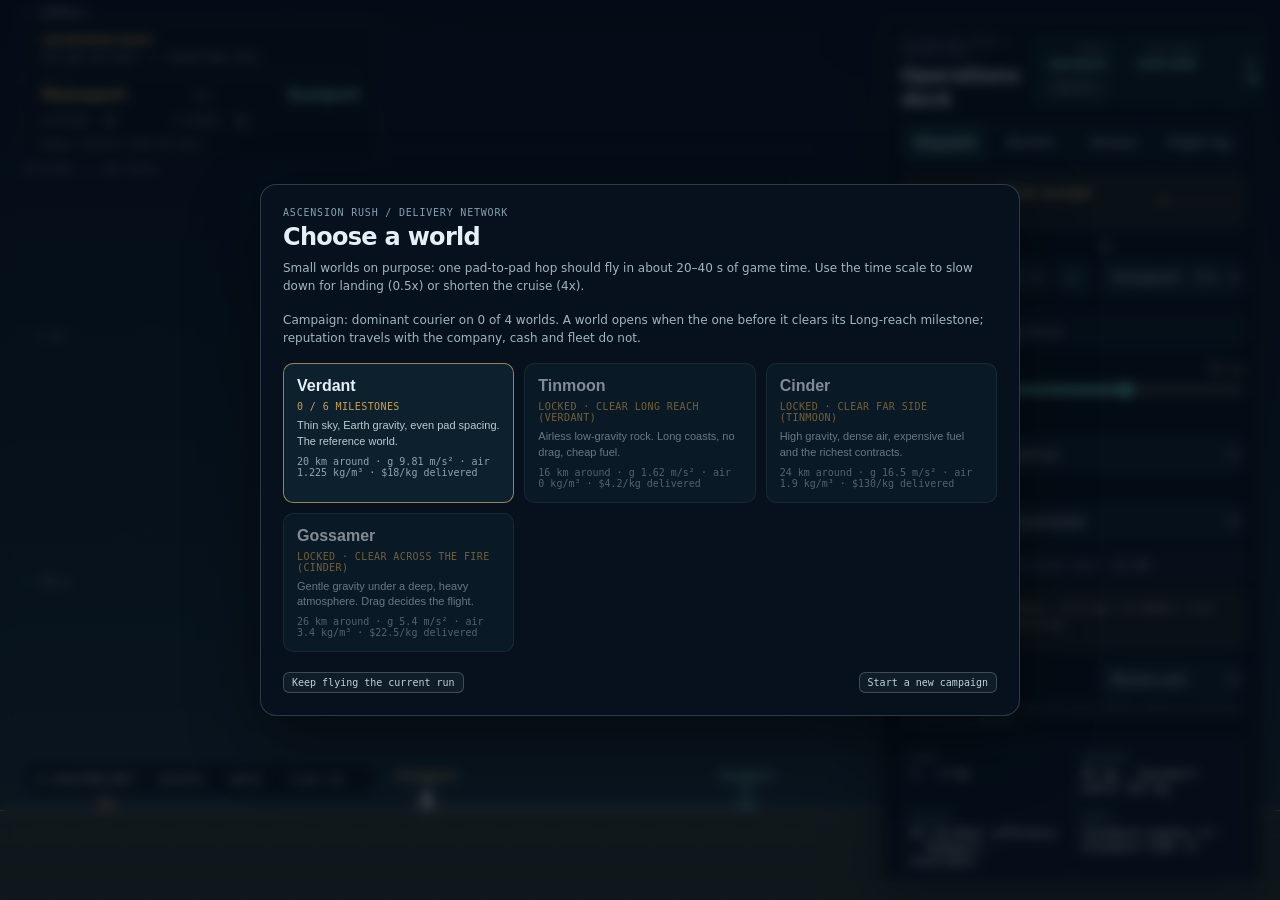
==== index.html @ a306088c "0.6.2 Inter-world campaign Co-authored-by: arena-agent <297053741+arena-agent@users.noreply.github.c" ====
<!DOCTYPE html>
<html lang="en">
<head>
<meta charset="utf-8">
<meta name="viewport" content="width=device-width, initial-scale=1">
<meta name="theme-color" content="#071322">
<link rel="icon" href="data:,">
<title>Ascension Rush — Payload Delivery</title>
<link rel="stylesheet" href="css/style.css">
</head>
<body>
<main id="app">
  <canvas id="c" aria-label="Ascension Rush planetary delivery map">
    Ascension Rush needs a browser with HTML canvas support.
  </canvas>

  <div id="flight-strip" class="flight-strip" hidden>
    <span id="flight-strip-text"></span>
    <button id="flight-strip-deck" class="ghost-button" type="button">Open deck</button>
  </div>

  <aside id="deck" class="deck" aria-label="Operations deck">
    <header class="deck-header">
      <div>
        <p class="eyebrow">ASCENSION RUSH / OPERATIONS</p>
        <h1>Operations deck</h1>
      </div>
      <div class="deck-stats">
        <div>
          <span>WORLD</span><strong id="deck-world">Verdant</strong>
          <button id="deck-planet-button" class="ghost-button" type="button">Switch…</button>
        </div>
        <div><span>AVAILABLE</span><strong id="deck-cash">$30,000</strong></div>
        <div><span>FLEET</span><strong id="deck-fleet">1 of 1 ready</strong></div>
      </div>
    </header>

    <nav class="deck-tabs" role="tablist" aria-label="Operations views">
      <button id="tab-dispatch" class="deck-tab" role="tab" type="button"
        aria-controls="view-dispatch" aria-selected="true">Dispatch</button>
      <button id="tab-market" class="deck-tab" role="tab" type="button"
        aria-controls="view-market" aria-selected="false" tabindex="-1">Market</button>
      <button id="tab-routes" class="deck-tab" role="tab" type="button"
        aria-controls="view-routes" aria-selected="false" tabindex="-1">Routes</button>
      <button id="tab-log" class="deck-tab" role="tab" type="button"
        aria-controls="view-log" aria-selected="false" tabindex="-1">Flight log</button>
    </nav>

    <section id="milestone-strip" class="milestone-strip" aria-label="Company milestones">
      <button id="milestone-toggle" class="milestone-head" type="button"
        aria-expanded="false" aria-controls="milestone-ladder">
        <span id="milestone-label">MILESTONE</span>
        <strong id="milestone-title">—</strong>
        <small id="milestone-progress"></small>
        <span id="milestone-dots" class="milestone-dots" aria-hidden="true"></span>
      </button>
      <ol id="milestone-ladder" class="milestone-ladder" hidden></ol>
    </section>

    <section id="view-dispatch" class="deck-view" role="tabpanel" aria-labelledby="tab-dispatch" tabindex="0">
      <section id="dispatch-report" class="builder-report" aria-live="polite" hidden>
        <strong id="dispatch-report-title"></strong>
        <p id="dispatch-report-detail"></p>
      </section>

      <section id="dispatch-milestones" class="milestone-award" aria-live="polite" hidden></section>

      <section id="dispatch-offer" class="offer-card" aria-live="polite" hidden>
        <p id="dispatch-offer-text"></p>
        <div class="offer-actions">
          <button id="dispatch-offer-send" class="ghost-button" type="button">Send now</button>
          <button id="dispatch-offer-cancel" class="ghost-button" type="button">Not now</button>
        </div>
      </section>

      <section id="dispatch-return" class="offer-card" aria-live="polite" hidden>
        <p id="dispatch-return-text"></p>
        <p class="offer-cost" id="dispatch-return-cost"></p>
        <button id="dispatch-return-send" class="ghost-button" type="button">Send return leg</button>
      </section>

      <section id="dispatch-contract" class="offer-card" aria-live="polite" hidden>
        <p id="dispatch-contract-text"></p>
        <button id="dispatch-contract-clear" class="ghost-button" type="button">Clear contract</button>
      </section>

      <div class="pad-row">
        <div class="builder-control">
          <label for="dispatch-from">From</label>
          <select id="dispatch-from"></select>
        </div>
        <button id="dispatch-swap" class="swap-button" type="button" aria-label="Swap start and destination">⇄</button>
        <div class="builder-control">
          <label for="dispatch-to">To</label>
          <select id="dispatch-to"></select>
        </div>
      </div>

      <fieldset class="segmented">
        <legend>Trip</legend>
        <label><input id="dispatch-mode-oneway" type="radio" name="dispatch-mode" checked> One way</label>
        <label><input id="dispatch-mode-return" type="radio" name="dispatch-mode"> Return</label>
      </fieldset>

      <fieldset class="segmented" id="dispatch-policy" hidden>
        <legend>Return fuel</legend>
        <label><input id="dispatch-policy-refuel" type="radio" name="dispatch-policy" checked> Refuel there</label>
        <label><input id="dispatch-policy-none" type="radio" name="dispatch-policy"> Use remaining</label>
      </fieldset>

      <div class="builder-control payload-control">
        <label for="dispatch-outbound">Outbound payload <output id="dispatch-outbound-value">80 kg</output></label>
        <input id="dispatch-outbound" type="range" min="0" max="600" step="10" value="80">
      </div>
      <div class="builder-control payload-control" id="dispatch-return-row" hidden>
        <label for="dispatch-return-payload">Return payload <output id="dispatch-return-payload-value">80 kg</output></label>
        <input id="dispatch-return-payload" type="range" min="0" max="600" step="10" value="80">
      </div>

      <div class="builder-control">
        <label for="dispatch-type">Rocket type</label>
        <select id="dispatch-type"></select>
      </div>
      <div class="builder-control">
        <label for="dispatch-rocket">Rocket at this pad</label>
        <select id="dispatch-rocket"></select>
      </div>
      <button id="dispatch-build" class="ghost-button wide" type="button">
        <span id="dispatch-build-label">Build rocket here</span>
      </button>

      <section id="dispatch-maintenance" class="offer-card" aria-live="polite" hidden>
        <p id="dispatch-maintenance-text"></p>
        <button id="dispatch-maintenance-buy" class="ghost-button" type="button">Add overhaul to this leg</button>
      </section>

      <div class="builder-control builder-row autopilot-profile">
        <label for="dispatch-profile">Autopilot profile</label>
        <select id="dispatch-profile"></select>
      </div>
      <p class="builder-hint" id="dispatch-profile-hint"></p>

      <section class="build-summary" id="dispatch-summary" aria-label="Dispatch summary"></section>
      <p id="dispatch-blocked" class="builder-warning" aria-live="polite" hidden></p>
      <button id="dispatch-send" class="launch-button" type="button">Send on autopilot</button>
      <div class="deck-actions">
        <button id="dispatch-save-route" class="ghost-button" type="button">Save as route…</button>
        <button id="dispatch-workshop" class="ghost-button" type="button">Rocket workshop…</button>
      </div>
      <p class="builder-help">Mouse aims · Shift/Ctrl throttle · Space stages · A autopilot · [ ] time scale</p>
    </section>

    <section id="view-market" class="deck-view" role="tabpanel" aria-labelledby="tab-market" tabindex="0" hidden>
      <section id="market-scoreboard" class="market-scoreboard" aria-label="Company standings" hidden>
        <div class="score-company">
          <span>YOUR COMPANY</span>
          <strong id="score-player-cash">$40,000</strong>
          <small id="score-player-record">0 deliveries · REP 50</small>
        </div>
        <div class="score-company rival">
          <span id="score-rival-name">RIVAL</span>
          <strong id="score-rival-cash">$40,000</strong>
          <small id="score-rival-record">0 deliveries · REP 50</small>
        </div>
      </section>
      <p class="builder-hint">Prices drift with every finished leg. A contract pays its posted rate per kg
        wherever it is flown; a standing service sells at the destination's current price.</p>
      <div id="market-list" class="card-list"></div>
    </section>

    <section id="view-routes" class="deck-view" role="tabpanel" aria-labelledby="tab-routes" tabindex="0" hidden>
      <p id="routes-empty" class="empty-state">No routes yet. Send a flight from Dispatch, then save it as a
        route: an enabled route waits for a compatible rocket and payload, then asks before it flies.</p>
      <div id="routes-list" class="card-list"></div>
    </section>

    <section id="view-log" class="deck-view" role="tabpanel" aria-labelledby="tab-log" tabindex="0" hidden>
      <p id="log-empty" class="empty-state">No flights yet. Every finished leg is recorded here, including
        crashes and wrong-pad landings, with its measured touchdown and itemized cash.</p>
      <div id="log-list" class="card-list"></div>
    </section>
  </aside>

  <div id="workshop" class="dialog" hidden>
    <section class="dialog-panel" role="dialog" aria-modal="true" aria-labelledby="workshop-title">
      <header class="dialog-header">
        <h2 id="workshop-title">Rocket workshop</h2>
        <button id="workshop-close" class="ghost-button" type="button">Close</button>
      </header>
      <p class="builder-hint">A rocket type is an immutable build template. Routes point at a type; fleet
        rockets are instances of one.</p>

      <div class="builder-control">
        <label for="workshop-name">Type name</label>
        <input id="workshop-name" type="text" value="">
      </div>

      <div class="builder-control builder-row">
        <label for="workshop-stage-count">Stages</label>
        <select id="workshop-stage-count">
          <option value="1">1 stage</option>
          <option value="2">2 stages</option>
          <option value="3" selected>3 stages</option>
        </select>
      </div>

      <section class="stage-card" id="builder-stage-0">
        <header><strong>Stage 1 · Booster</strong><span>burns first</span></header>
        <label for="builder-fuel-0">Fuel capacity <output id="builder-fuel-value-0">420 kg</output></label>
        <input id="builder-fuel-0" type="range" min="100" max="1500" step="10" value="420">
        <label for="builder-strength-0">Structure strength <output id="builder-strength-value-0">85%</output></label>
        <input id="builder-strength-0" type="range" min="0.5" max="1" step="0.05" value="0.85">
        <label class="part-label" for="builder-engine-0">Engine</label>
        <select id="builder-engine-0" class="part-picker"></select>
        <label class="part-label" for="builder-tank-0">Tank</label>
        <select id="builder-tank-0" class="part-picker"></select>
        <label class="part-label" for="builder-fairing-0">Fairing</label>
        <select id="builder-fairing-0" class="part-picker"></select>
      </section>

      <section class="stage-card" id="builder-stage-1">
        <header><strong>Stage 2 · Upper stage</strong><span>burns second</span></header>
        <label for="builder-fuel-1">Fuel capacity <output id="builder-fuel-value-1">260 kg</output></label>
        <input id="builder-fuel-1" type="range" min="100" max="1500" step="10" value="260">
        <label for="builder-strength-1">Structure strength <output id="builder-strength-value-1">90%</output></label>
        <input id="builder-strength-1" type="range" min="0.5" max="1" step="0.05" value="0.9">
        <label class="part-label" for="builder-engine-1">Engine</label>
        <select id="builder-engine-1" class="part-picker"></select>
        <label class="part-label" for="builder-tank-1">Tank</label>
        <select id="builder-tank-1" class="part-picker"></select>
        <label class="part-label" for="builder-fairing-1">Fairing</label>
        <select id="builder-fairing-1" class="part-picker"></select>
      </section>

      <section class="stage-card" id="builder-stage-2">
        <header><strong>Stage 3 · Kick stage</strong><span>burns last</span></header>
        <label for="builder-fuel-2">Fuel capacity <output id="builder-fuel-value-2">200 kg</output></label>
        <input id="builder-fuel-2" type="range" min="100" max="1500" step="10" value="200">
        <label for="builder-strength-2">Structure strength <output id="builder-strength-value-2">90%</output></label>
        <input id="builder-strength-2" type="range" min="0.5" max="1" step="0.05" value="0.9">
        <label class="part-label" for="builder-engine-2">Engine</label>
        <select id="builder-engine-2" class="part-picker"></select>
        <label class="part-label" for="builder-tank-2">Tank</label>
        <select id="builder-tank-2" class="part-picker"></select>
        <label class="part-label" for="builder-fairing-2">Fairing</label>
        <select id="builder-fairing-2" class="part-picker"></select>
      </section>

      <div class="builder-control payload-control">
        <label for="workshop-payload">Design payload <output id="workshop-payload-value">80 kg</output></label>
        <input id="workshop-payload" type="range" min="0" max="600" step="10" value="80">
      </div>

      <section class="build-summary" aria-label="Rocket type estimates">
        <div><span>Takeoff mass</span><strong><b id="workshop-mass">—</b> kg</strong></div>
        <div><span>Steel / structure</span><strong><b id="workshop-steel">—</b> kg</strong></div>
        <div><span>Fuel load</span><strong><b id="workshop-fuel">—</b> kg</strong></div>
        <div><span>Estimated dV</span><strong><b id="workshop-dv">—</b> m/s</strong></div>
        <div><span>Launch TWR</span><strong><b id="workshop-twr">—</b></strong></div>
        <div><span>Payload capacity</span><strong><b id="workshop-capacity">—</b> kg</strong></div>
        <div class="summary-cost"><span>Price of a new rocket</span><strong>$<b id="workshop-cost">—</b></strong></div>
        <p id="workshop-structure-detail" class="builder-hint"></p>
      </section>

      <p id="workshop-fleet" class="builder-hint"></p>
      <p id="workshop-warning" class="builder-warning" aria-live="polite"></p>
      <button id="workshop-save" class="launch-button" type="button">
        <span id="workshop-save-label">Save as new rocket type</span>
      </button>
      <button id="workshop-build" class="ghost-button wide" type="button">
        Build a rocket at <span id="workshop-build-pad"></span>
      </button>
    </section>
  </div>

  <div id="route-type-dialog" class="dialog" hidden>
    <section class="dialog-panel" role="dialog" aria-modal="true" aria-labelledby="route-type-title">
      <header class="dialog-header">
        <h2 id="route-type-title">Change rocket type</h2>
        <button id="route-type-cancel" class="ghost-button" type="button">Cancel</button>
      </header>
      <div id="route-type-list" class="type-list"></div>
      <p id="route-type-warning" class="builder-warning" aria-live="polite"></p>
    </section>
  </div>

  <div id="route-review-dialog" class="dialog" hidden>
    <section class="dialog-panel" role="dialog" aria-modal="true" aria-labelledby="route-review-title">
      <header class="dialog-header">
        <h2 id="route-review-title">Review new route</h2>
        <button id="route-review-cancel" class="ghost-button" type="button">Cancel</button>
      </header>
      <p class="builder-hint" id="route-review-route"></p>

      <div class="builder-control">
        <label for="route-name">Route name</label>
        <input id="route-name" type="text" value="">
      </div>
      <div class="builder-control builder-row">
        <label for="route-mode">Trip</label>
        <select id="route-mode">
          <option value="oneway">One way</option>
          <option value="return">Return</option>
        </select>
      </div>
      <div class="builder-control payload-control">
        <label for="route-outbound">Outbound payload <output id="route-outbound-value">80 kg</output></label>
        <input id="route-outbound" type="range" min="0" max="600" step="10" value="80">
      </div>
      <div class="builder-control payload-control" id="route-return-row">
        <label for="route-return">Return payload <output id="route-return-value">80 kg</output></label>
        <input id="route-return" type="range" min="0" max="600" step="10" value="80">
      </div>
      <div class="builder-control builder-row" id="route-policy-row">
        <label for="route-policy">Return fuel</label>
        <select id="route-policy">
          <option value="refuel">Refuel at destination</option>
          <option value="none">Use remaining fuel</option>
        </select>
      </div>
      <div class="builder-control builder-row">
        <label for="route-type">Rocket type</label>
        <select id="route-type"></select>
      </div>
      <div class="builder-control builder-row">
        <label for="route-profile">Autopilot profile</label>
        <select id="route-profile"></select>
      </div>

      <label class="builder-toggle"><input id="route-enabled" type="checkbox"> Enabled — the scheduler may offer this route</label>
      <label class="builder-toggle"><input id="route-auto-launch" type="checkbox"> Auto-launch when ready, after one delivered leg</label>

      <p id="route-warning" class="builder-warning" aria-live="polite"></p>
      <button id="route-review-save" class="launch-button" type="button">Save route</button>
    </section>
  </div>

  <div id="settlement-dialog" class="dialog" hidden>
    <section class="dialog-panel settlement-panel" role="dialog" aria-modal="true" aria-labelledby="settlement-title">
      <p class="eyebrow" id="settlement-eyebrow">DOMINANT COURIER</p>
      <h2 id="settlement-title"></h2>
      <p id="settlement-summary"></p>
      <dl id="settlement-detail" class="route-detail"></dl>
      <p id="settlement-next" class="builder-hint"></p>
      <button id="settlement-close" class="launch-button" type="button">Keep flying</button>
      <button id="settlement-worlds" class="ghost-button wide" type="button">Choose a world…</button>
    </section>
  </div>

  <div id="planet-menu" class="planet-menu" hidden>
    <section class="planet-menu-panel" aria-label="Choose a world">
      <p class="eyebrow">ASCENSION RUSH / DELIVERY NETWORK</p>
      <h1>Choose a world</h1>
      <p class="planet-menu-note">Small worlds on purpose: one pad-to-pad hop should fly in about 20–40 s of
        game time. Use the time scale to slow down for landing (0.5x) or shorten the cruise (4x).</p>
      <p id="planet-menu-campaign" class="planet-menu-note"></p>
      <div id="planet-list" class="planet-list"></div>
      <div class="planet-menu-actions">
        <button id="planet-menu-close" class="ghost-button" type="button">Keep flying the current run</button>
        <button id="planet-menu-reset" class="ghost-button" type="button">Start a new campaign</button>
      </div>
    </section>
  </div>

  <p id="deck-announcer" class="visually-hidden" role="status" aria-live="polite"></p>
</main>
<script src="js/namespaces.js"></script>
<script src="js/util.js"></script>
<script src="js/constants.js"></script>
<script src="js/planets.js"></script>
<script src="js/coords.js"></script>
<script src="js/camera.js"></script>
<script src="js/world.js"></script>
<script src="js/rocket.js"></script>
<script src="js/parts.js"></script>
<script src="js/market.js"></script>
<script src="js/economy.js"></script>
<script src="js/flight-log.js"></script>
<script src="js/damage.js"></script>
<script src="js/mission.js"></script>
<script src="js/aerodynamics.js"></script>
<script src="js/physics.js"></script>
<script src="js/trajectory.js"></script>
<script src="js/autopilot.js"></script>
<script src="js/operations.js"></script>
<script src="js/competitor.js"></script>
<script src="js/campaign.js"></script>
<script src="js/builder.js"></script>
<script src="js/deck.js"></script>
<script src="js/controls.js"></script>
<script src="js/input.js"></script>
<script src="js/render.js"></script>
<script src="js/menu.js"></script>
<script src="js/main.js"></script>
</body>
</html>
---- css/style.css ----
* {
	box-sizing: border-box;
}

html,
body,
#app {
	width: 100%;
	height: 100%;
	margin: 0;
	overflow: hidden;
	background: #071322;
}

body {
	color: #e7eff6;
	font-family: system-ui, -apple-system, BlinkMacSystemFont, "Segoe UI", sans-serif;
}

#app {
	position: relative;
}

#c {
	display: block;
	width: 100vw;
	height: 100vh;
	touch-action: none;
	cursor: crosshair;
}

#deck[hidden] {
	display: none;
}

.deck {
	position: fixed;
	z-index: 2;
	top: 18px;
	right: 18px;
	width: min(380px, calc(100vw - 36px));
	max-height: calc(100vh - 36px);
	overflow: auto;
	padding: 18px;
	border: 1px solid rgba(180, 209, 221, 0.2);
	border-radius: 14px;
	background: rgba(7, 18, 30, 0.96);
	box-shadow: 0 18px 60px rgba(0, 0, 0, 0.38);
	backdrop-filter: blur(14px);
	scrollbar-color: #456070 #0c1c29;
}

.builder-header {
	display: flex;
	align-items: flex-start;
	justify-content: space-between;
	gap: 12px;
	margin-bottom: 16px;
}

.builder-header h1 {
	margin: 4px 0 0;
	font-size: 21px;
	font-weight: 650;
	letter-spacing: -0.03em;
}

.eyebrow {
	margin: 0;
	color: #83a1af;
	font: 10px ui-monospace, SFMono-Regular, Menlo, monospace;
	letter-spacing: 0.08em;
}

.builder-cash {
	min-width: 92px;
	padding: 7px 9px;
	border: 1px solid rgba(100, 213, 194, 0.24);
	border-radius: 8px;
	background: rgba(100, 213, 194, 0.06);
	text-align: right;
}

.builder-cash span,
.builder-cash strong {
	display: block;
}

.builder-cash span {
	color: #83a1af;
	font: 9px ui-monospace, SFMono-Regular, Menlo, monospace;
}

.builder-cash strong {
	margin-top: 2px;
	color: #9be6d7;
	font-size: 14px;
}

.builder-control {
	margin: 0 0 12px;
}

.builder-control label,
.stage-card label {
	display: flex;
	align-items: baseline;
	justify-content: space-between;
	gap: 10px;
	margin-bottom: 6px;
	color: #b9cbd2;
	font-size: 12px;
}

.builder-control output,
.stage-card output {
	color: #f4c76a;
	font: 11px ui-monospace, SFMono-Regular, Menlo, monospace;
}

.part-label {
	margin-top: 8px;
}

.part-picker {
	width: 100%;
}

.builder-control select {
	width: 100%;
}

.builder-row {
	display: flex;
	align-items: center;
	justify-content: space-between;
}

.builder-row label {
	margin: 0;
}

.builder-row select {
	width: 145px;
}

.deck select,
.dialog-panel select,
.dialog-panel input[type="text"] {
	min-height: 34px;
	padding: 6px 9px;
	border: 1px solid rgba(176, 203, 214, 0.22);
	border-radius: 7px;
	background: #102332;
	color: #e7eff6;
	font: inherit;
}

.stage-card {
	margin: 10px 0;
	padding: 10px 11px 8px;
	border: 1px solid rgba(150, 180, 194, 0.16);
	border-radius: 9px;
	background: rgba(18, 39, 53, 0.68);
}

.stage-card[hidden] {
	display: none;
}

.stage-card header {
	display: flex;
	align-items: baseline;
	justify-content: space-between;
	gap: 8px;
	margin-bottom: 9px;
}

.stage-card header strong {
	color: #d7e3e7;
	font-size: 11px;
}

.stage-card header span {
	color: #7893a0;
	font: 9px ui-monospace, SFMono-Regular, Menlo, monospace;
}

input[type="range"] {
	width: 100%;
	height: 16px;
	margin: 0 0 7px;
	accent-color: #64d5c2;
	cursor: pointer;
}

.payload-control {
	margin-top: 14px;
}

.build-summary {
	display: grid;
	grid-template-columns: 1fr 1fr;
	gap: 1px;
	overflow: hidden;
	margin: 13px 0 10px;
	border: 1px solid rgba(161, 190, 202, 0.14);
	border-radius: 8px;
	background: rgba(161, 190, 202, 0.12);
}

.build-summary div {
	min-width: 0;
	padding: 8px 9px;
	background: #0b1b28;
}

.build-summary span,
.build-summary strong {
	display: block;
}

.build-summary span {
	color: #8da6b1;
	font-size: 10px;
}

.build-summary strong {
	margin-top: 3px;
	color: #e7eff6;
	font: 600 12px ui-monospace, SFMono-Regular, Menlo, monospace;
}

.build-summary .summary-cost {
	grid-column: 1 / -1;
	background: #102331;
}

.summary-cost strong {
	color: #f4c76a;
	font-size: 14px;
}

.builder-warning {
	min-height: 15px;
	margin: 8px 0;
	color: #f4c76a;
	font-size: 11px;
	line-height: 1.4;
}

.builder-warning:empty {
	min-height: 0;
	margin: 0;
}

.launch-button {
	width: 100%;
	min-height: 43px;
	border: 1px solid rgba(255, 221, 151, 0.7);
	border-radius: 8px;
	background: linear-gradient(135deg, #f4c76a, #eda94e);
	color: #18212a;
	font: 750 13px system-ui, sans-serif;
	cursor: pointer;
	box-shadow: 0 6px 18px rgba(244, 199, 106, 0.13);
}

.launch-button:hover:not(:disabled) {
	filter: brightness(1.08);
}

.launch-button:disabled {
	border-color: rgba(159, 178, 187, 0.2);
	background: #344651;
	color: #93a5ac;
	box-shadow: none;
	cursor: not-allowed;
}

.builder-help {
	margin: 10px 0 0;
	color: #8099a5;
	font: 10px ui-monospace, SFMono-Regular, Menlo, monospace;
	text-align: center;
}

.builder-report {
	margin: -4px 0 14px;
	padding: 10px 11px;
	border: 1px solid rgba(100, 213, 194, 0.25);
	border-radius: 8px;
	background: rgba(100, 213, 194, 0.08);
}

.builder-report[hidden] {
	display: none;
}

.builder-report strong {
	color: #9be6d7;
	font-size: 11px;
	letter-spacing: 0.02em;
}

.builder-report p {
	margin: 5px 0 0;
	color: #b8cbd1;
	font-size: 11px;
	line-height: 1.45;
}

.builder-report[data-status="crashed"] {
	border-color: rgba(242, 139, 130, 0.3);
	background: rgba(242, 139, 130, 0.08);
}

.builder-report[data-status="crashed"] strong {
	color: #ffa9a0;
}

@media (max-width: 520px) {
	.deck {
		top: 8px;
		right: 8px;
		width: calc(100vw - 16px);
		max-height: calc(100vh - 16px);
		padding: 14px;
	}

	.builder-header h1 {
		font-size: 19px;
	}
}

.ghost-button {
	margin-top: 6px;
	padding: 4px 8px;
	border: 1px solid rgba(160, 196, 208, 0.28);
	border-radius: 6px;
	background: rgba(160, 196, 208, 0.07);
	color: #b9d4dd;
	font: 10px ui-monospace, SFMono-Regular, Menlo, monospace;
	cursor: pointer;
}

.ghost-button:hover {
	border-color: rgba(125, 224, 202, 0.5);
	color: #9be6d7;
}

.builder-toggle {
	display: flex;
	align-items: center;
	gap: 8px;
	margin: 4px 0 0;
	color: #b9cbd2;
	font-size: 12px;
	cursor: pointer;
}

.builder-toggle input {
	accent-color: #64d5c2;
}

.autopilot-profile {
	margin: 8px 0 0;
}

.builder-hint {
	margin: 5px 0 10px;
	color: #7893a0;
	font-size: 10px;
	line-height: 1.45;
}

.planet-menu[hidden] {
	display: none;
}

.planet-menu {
	position: fixed;
	z-index: 5;
	inset: 0;
	display: flex;
	align-items: center;
	justify-content: center;
	padding: 20px;
	background: rgba(4, 10, 18, 0.72);
	backdrop-filter: blur(6px);
}

.planet-menu-panel {
	width: min(760px, 100%);
	max-height: calc(100vh - 40px);
	overflow: auto;
	padding: 22px;
	border: 1px solid rgba(180, 209, 221, 0.22);
	border-radius: 16px;
	background: rgba(7, 18, 30, 0.98);
	box-shadow: 0 24px 70px rgba(0, 0, 0, 0.45);
}

.planet-menu-panel h1 {
	margin: 5px 0 8px;
	font-size: 24px;
	letter-spacing: -0.03em;
}

.planet-menu-note {
	margin: 0 0 16px;
	color: #9fb6c0;
	font-size: 12px;
	line-height: 1.5;
}

.planet-list {
	display: grid;
	grid-template-columns: repeat(auto-fit, minmax(230px, 1fr));
	gap: 10px;
	margin-bottom: 14px;
}

.planet-card {
	display: flex;
	flex-direction: column;
	gap: 6px;
	padding: 13px;
	border: 1px solid rgba(150, 180, 194, 0.18);
	border-radius: 10px;
	background: rgba(18, 39, 53, 0.7);
	color: #e7eff6;
	text-align: left;
	cursor: pointer;
}

.planet-card:hover {
	border-color: rgba(125, 224, 202, 0.55);
	background: rgba(22, 51, 66, 0.85);
}

.planet-card.is-current {
	border-color: rgba(244, 199, 106, 0.6);
}

.planet-card.is-locked {
	opacity: 0.55;
	cursor: not-allowed;
}

.planet-card.is-locked:hover {
	border-color: rgba(150, 180, 194, 0.18);
	background: rgba(18, 39, 53, 0.7);
}

.planet-card b {
	color: #c9a14f;
	font: 10px ui-monospace, SFMono-Regular, Menlo, monospace;
	letter-spacing: 0.04em;
}

.planet-card.is-dominant b {
	color: #f4c76a;
}

.planet-menu-actions {
	display: flex;
	flex-wrap: wrap;
	justify-content: space-between;
	gap: 8px;
}

.planet-card strong {
	font-size: 16px;
}

.planet-card span {
	color: #b8cbd1;
	font-size: 11px;
	line-height: 1.45;
}

.planet-card em {
	color: #8da6b1;
	font: 10px ui-monospace, SFMono-Regular, Menlo, monospace;
	font-style: normal;
}

/* ---------------------------------------------------- operations deck 0.3.5 */

.deck-header {
	display: flex;
	align-items: flex-start;
	justify-content: space-between;
	gap: 12px;
	margin-bottom: 12px;
}

.deck-header h1 {
	margin: 4px 0 0;
	font-size: 20px;
	font-weight: 650;
	letter-spacing: -0.03em;
}

.deck-stats {
	display: flex;
	gap: 6px;
	text-align: right;
}

.deck-stats > div {
	min-width: 84px;
	padding: 6px 8px;
	border: 1px solid rgba(100, 213, 194, 0.24);
	border-radius: 8px;
	background: rgba(100, 213, 194, 0.06);
}

.deck-stats span,
.deck-stats strong {
	display: block;
}

.deck-stats span {
	color: #83a1af;
	font: 9px ui-monospace, SFMono-Regular, Menlo, monospace;
}

.deck-stats strong {
	margin-top: 2px;
	color: #9be6d7;
	font-size: 13px;
}

.deck-tabs {
	display: flex;
	gap: 4px;
	margin: 0 0 12px;
	padding: 3px;
	border: 1px solid rgba(161, 190, 202, 0.16);
	border-radius: 9px;
	background: rgba(11, 27, 40, 0.9);
}

.deck-tab {
	flex: 1;
	min-height: 32px;
	border: 0;
	border-radius: 6px;
	background: transparent;
	color: #9db3bd;
	font: 600 12px system-ui, sans-serif;
	cursor: pointer;
}

.deck-tab[aria-selected="true"] {
	background: rgba(100, 213, 194, 0.16);
	color: #cdf3ea;
}

.deck-tab:focus-visible,
.deck button:focus-visible,
.deck select:focus-visible,
.deck input:focus-visible,
.dialog-panel :focus-visible {
	outline: 2px solid #64d5c2;
	outline-offset: 1px;
}

.deck-view:focus {
	outline: none;
}

.pad-row {
	display: flex;
	align-items: flex-end;
	gap: 8px;
}

.pad-row .builder-control {
	flex: 1;
	min-width: 0;
	margin-bottom: 12px;
}

.swap-button {
	flex: 0 0 auto;
	width: 38px;
	height: 34px;
	margin-bottom: 12px;
	border: 1px solid rgba(176, 203, 214, 0.22);
	border-radius: 7px;
	background: #102332;
	color: #9be6d7;
	font-size: 15px;
	cursor: pointer;
}

.swap-button:hover {
	border-color: rgba(125, 224, 202, 0.5);
}

.segmented {
	display: flex;
	align-items: center;
	gap: 10px;
	margin: 0 0 12px;
	padding: 7px 9px;
	border: 1px solid rgba(150, 180, 194, 0.16);
	border-radius: 8px;
	background: rgba(18, 39, 53, 0.6);
}

.segmented[hidden] {
	display: none;
}

.segmented legend {
	padding: 0 4px;
	color: #8da6b1;
	font: 9px ui-monospace, SFMono-Regular, Menlo, monospace;
}

.segmented label {
	display: flex;
	align-items: center;
	gap: 5px;
	color: #c3d4da;
	font-size: 12px;
	cursor: pointer;
}

.segmented input {
	accent-color: #64d5c2;
}

.offer-card {
	margin: 0 0 12px;
	padding: 10px 11px;
	border: 1px solid rgba(244, 199, 106, 0.32);
	border-radius: 9px;
	background: rgba(244, 199, 106, 0.08);
}

.offer-card[hidden] {
	display: none;
}

.offer-card p {
	margin: 0 0 6px;
	color: #e8d6ab;
	font-size: 11px;
	line-height: 1.45;
}

.offer-cost {
	color: #b9cbd2;
}

.offer-actions,
.deck-actions,
.route-actions {
	display: flex;
	flex-wrap: wrap;
	gap: 6px;
}

.deck-actions {
	margin-top: 8px;
}

.ghost-button.wide {
	display: block;
	width: 100%;
	margin: 0 0 10px;
	padding: 8px;
	text-align: center;
}

.empty-state {
	margin: 0 0 12px;
	padding: 12px;
	border: 1px dashed rgba(161, 190, 202, 0.24);
	border-radius: 9px;
	color: #93a9b3;
	font-size: 11px;
	line-height: 1.5;
}

.empty-state[hidden] {
	display: none;
}

.card-list {
	display: flex;
	flex-direction: column;
	gap: 10px;
}

.milestone-strip {
	margin: 0 0 12px;
	border: 1px solid rgba(244, 199, 106, 0.3);
	border-radius: 9px;
	background: rgba(244, 199, 106, 0.08);
}

.milestone-head {
	display: grid;
	grid-template-columns: auto 1fr auto;
	gap: 4px 8px;
	align-items: baseline;
	width: 100%;
	padding: 9px 10px;
	border: 0;
	background: none;
	color: inherit;
	font: inherit;
	text-align: left;
	cursor: pointer;
}

.milestone-head:hover strong {
	color: #ffd98a;
}

.milestone-head > span:first-child {
	color: #c9a14f;
	font: 9px ui-monospace, SFMono-Regular, Menlo, monospace;
}

.milestone-head strong {
	color: #f4c76a;
	font-size: 13px;
	overflow: hidden;
	text-overflow: ellipsis;
	white-space: nowrap;
}

.milestone-head small {
	grid-column: 1 / 3;
	color: #cfd8dc;
	font: 10px ui-monospace, SFMono-Regular, Menlo, monospace;
	line-height: 1.4;
}

.milestone-dots {
	display: flex;
	grid-column: 3;
	grid-row: 1 / 3;
	align-self: center;
	gap: 4px;
}

.milestone-dots span {
	width: 9px;
	height: 9px;
	border-radius: 50%;
	border: 1px solid rgba(244, 199, 106, 0.4);
}

.milestone-dots span.done {
	background: #f4c76a;
	border-color: #f4c76a;
}

.milestone-dots span.active {
	background: rgba(244, 199, 106, 0.35);
}

.milestone-ladder[hidden] {
	display: none;
}

.milestone-ladder {
	display: grid;
	gap: 7px;
	margin: 0;
	padding: 9px 10px 10px;
	border-top: 1px solid rgba(244, 199, 106, 0.2);
	list-style: none;
}

.milestone-ladder li {
	display: grid;
	grid-template-columns: 16px 1fr;
	gap: 1px 6px;
	color: #8da6b1;
	font-size: 11px;
	line-height: 1.4;
}

.milestone-ladder li > * {
	grid-column: 2;
}

.milestone-ladder li > b {
	grid-column: 1;
	grid-row: 1;
	color: #c9a14f;
	font: 10px ui-monospace, SFMono-Regular, Menlo, monospace;
}

.milestone-ladder strong {
	color: #b8cbd1;
	font-size: 12px;
}

.milestone-ladder em {
	color: #c9a14f;
	font: 10px ui-monospace, SFMono-Regular, Menlo, monospace;
	font-style: normal;
}

.milestone-ladder li.done strong,
.milestone-ladder li.done b {
	color: #9be6d7;
}

.milestone-ladder li.active strong {
	color: #f4c76a;
}

.milestone-ladder li.active span {
	color: #dbe7ec;
}

.milestone-award[hidden] {
	display: none;
}

.milestone-award {
	display: grid;
	gap: 5px;
	margin: 0 0 12px;
	padding: 10px 11px;
	border: 1px solid rgba(244, 199, 106, 0.55);
	border-radius: 9px;
	background: rgba(244, 199, 106, 0.14);
}

.milestone-award strong {
	color: #ffd98a;
	font-size: 12px;
}

.milestone-award span {
	color: #e8d6ab;
	font-size: 11px;
	line-height: 1.45;
}

.settlement-panel {
	border-color: rgba(244, 199, 106, 0.5);
	text-align: center;
}

.settlement-panel .eyebrow {
	color: #c9a14f;
}

.settlement-panel h2 {
	margin: 6px 0 10px;
	color: #f4c76a;
	font-size: 22px;
	letter-spacing: -0.02em;
}

.settlement-panel p {
	margin: 0 0 12px;
	color: #dbe7ec;
	font-size: 13px;
	line-height: 1.5;
}

.settlement-panel .route-detail {
	margin: 0 0 12px;
	padding: 10px 12px;
	border: 1px solid rgba(244, 199, 106, 0.2);
	border-radius: 9px;
	text-align: left;
}

.settlement-panel .launch-button {
	margin-bottom: 8px;
}

.market-scoreboard {
	display: grid;
	grid-template-columns: 1fr 1fr;
	gap: 8px;
	margin: 0 0 12px;
}

.market-scoreboard[hidden] {
	display: none;
}

.score-company {
	min-width: 0;
	padding: 9px 10px;
	border: 1px solid rgba(100, 213, 194, 0.28);
	border-radius: 9px;
	background: rgba(100, 213, 194, 0.06);
}

.score-company.rival {
	border-color: rgba(244, 199, 106, 0.28);
	background: rgba(244, 199, 106, 0.06);
}

.score-company span,
.score-company strong,
.score-company small {
	display: block;
	overflow: hidden;
	text-overflow: ellipsis;
	white-space: nowrap;
}

.score-company span {
	color: #83a1af;
	font: 9px ui-monospace, SFMono-Regular, Menlo, monospace;
}

.score-company strong {
	margin: 3px 0 2px;
	color: #9be6d7;
	font-size: 14px;
}

.score-company.rival strong {
	color: #f4c76a;
}

.score-company small {
	color: #a8bac2;
	font: 9px ui-monospace, SFMono-Regular, Menlo, monospace;
}

.route-card,
.log-card,
.market-card {
	padding: 11px;
	border: 1px solid rgba(150, 180, 194, 0.18);
	border-radius: 10px;
	background: rgba(18, 39, 53, 0.7);
}

.market-card header {
	display: flex;
	align-items: baseline;
	gap: 6px;
	margin-bottom: 8px;
}

.market-card header strong {
	color: #e2edf1;
	font-size: 13px;
}

.market-served {
	flex: 1;
	color: #83a1af;
	font: 9px ui-monospace, SFMono-Regular, Menlo, monospace;
	text-align: right;
}

.market-card .route-detail {
	margin-bottom: 10px;
}

.contract-row {
	display: flex;
	align-items: center;
	justify-content: space-between;
	gap: 10px;
	padding: 7px 0 0;
	border-top: 1px solid rgba(150, 180, 194, 0.14);
}

.contract-detail {
	display: flex;
	flex-direction: column;
	gap: 2px;
	min-width: 0;
}

.contract-detail strong {
	color: #dbe7ec;
	font-size: 11px;
}

.contract-detail span {
	color: #9fb6c1;
	font: 10px ui-monospace, SFMono-Regular, Menlo, monospace;
}

.contract-turns {
	color: #7f97a3;
}

.contract-turns.urgent {
	color: #f28b82;
}

.contract-tag {
	flex: none;
	padding: 3px 7px;
	border: 1px solid rgba(100, 213, 194, 0.4);
	border-radius: 999px;
	color: #64d5c2;
	font: 9px ui-monospace, SFMono-Regular, Menlo, monospace;
}

.route-card header,
.log-card header {
	display: flex;
	align-items: baseline;
	flex-wrap: wrap;
	gap: 6px;
	margin-bottom: 8px;
}

.route-card header strong,
.log-card header strong {
	color: #e2edf1;
	font-size: 13px;
}

.route-status {
	flex: 1;
	color: #f4c76a;
	font: 9px ui-monospace, SFMono-Regular, Menlo, monospace;
}

.log-when {
	flex: 1;
	color: #83a1af;
	font: 9px ui-monospace, SFMono-Regular, Menlo, monospace;
	text-align: right;
}

.route-detail,
.log-detail {
	display: grid;
	grid-template-columns: 1fr;
	gap: 3px;
	margin: 0 0 8px;
}

.route-detail div,
.log-detail div {
	display: flex;
	justify-content: space-between;
	gap: 10px;
}

.route-detail span,
.log-detail span {
	color: #8da6b1;
	font: 9px ui-monospace, SFMono-Regular, Menlo, monospace;
}

.route-detail strong,
.log-detail strong {
	color: #dbe7ec;
	font: 10px ui-monospace, SFMono-Regular, Menlo, monospace;
	text-align: right;
}

.route-auto {
	display: flex;
	align-items: center;
	gap: 7px;
	margin: 0 0 8px;
	color: #b9cbd2;
	font-size: 11px;
	cursor: pointer;
}

.route-auto input {
	accent-color: #64d5c2;
}

.log-card[data-missing-type="true"] {
	border-color: rgba(242, 139, 130, 0.32);
}

.flight-strip {
	position: fixed;
	z-index: 3;
	top: 12px;
	left: 50%;
	display: flex;
	align-items: center;
	gap: 10px;
	padding: 8px 12px;
	border: 1px solid rgba(244, 199, 106, 0.34);
	border-radius: 999px;
	background: rgba(7, 18, 30, 0.94);
	color: #f0dcae;
	font: 10px ui-monospace, SFMono-Regular, Menlo, monospace;
	transform: translateX(-50%);
}

.flight-strip[hidden] {
	display: none;
}

.dialog[hidden] {
	display: none;
}

.dialog {
	position: fixed;
	z-index: 6;
	inset: 0;
	display: flex;
	align-items: center;
	justify-content: center;
	padding: 18px;
	background: rgba(4, 10, 18, 0.74);
	backdrop-filter: blur(5px);
}

.dialog-panel {
	width: min(460px, 100%);
	max-height: calc(100vh - 36px);
	overflow: auto;
	padding: 18px;
	border: 1px solid rgba(180, 209, 221, 0.22);
	border-radius: 14px;
	background: rgba(7, 18, 30, 0.98);
	box-shadow: 0 24px 70px rgba(0, 0, 0, 0.45);
	scrollbar-color: #456070 #0c1c29;
}

.dialog-header {
	display: flex;
	align-items: center;
	justify-content: space-between;
	gap: 10px;
	margin-bottom: 8px;
}

.dialog-header h2 {
	margin: 0;
	font-size: 17px;
	letter-spacing: -0.02em;
}

.dialog-header .ghost-button {
	margin: 0;
}

.type-list {
	display: flex;
	flex-direction: column;
	gap: 8px;
}

.type-row {
	display: flex;
	flex-direction: column;
	gap: 4px;
	padding: 10px;
	border: 1px solid rgba(150, 180, 194, 0.18);
	border-radius: 9px;
	background: rgba(18, 39, 53, 0.7);
	color: #e7eff6;
	text-align: left;
	cursor: pointer;
}

.type-row:hover {
	border-color: rgba(125, 224, 202, 0.55);
}

.type-row strong {
	font-size: 13px;
}

.type-row span {
	color: #9db3bd;
	font: 10px ui-monospace, SFMono-Regular, Menlo, monospace;
}

.visually-hidden {
	position: absolute;
	width: 1px;
	height: 1px;
	overflow: hidden;
	clip-path: inset(50%);
	white-space: nowrap;
}

@media (prefers-reduced-motion: reduce) {
	* {
		transition: none !important;
		animation: none !important;
	}
}

@media (max-width: 620px) {
	.deck-stats > div {
		min-width: 62px;
		padding: 5px 6px;
	}

	.deck-stats strong {
		font-size: 11px;
	}

	.deck-header h1 {
		font-size: 17px;
	}

	.flight-strip {
		top: auto;
		bottom: 10px;
		max-width: calc(100vw - 24px);
	}
}
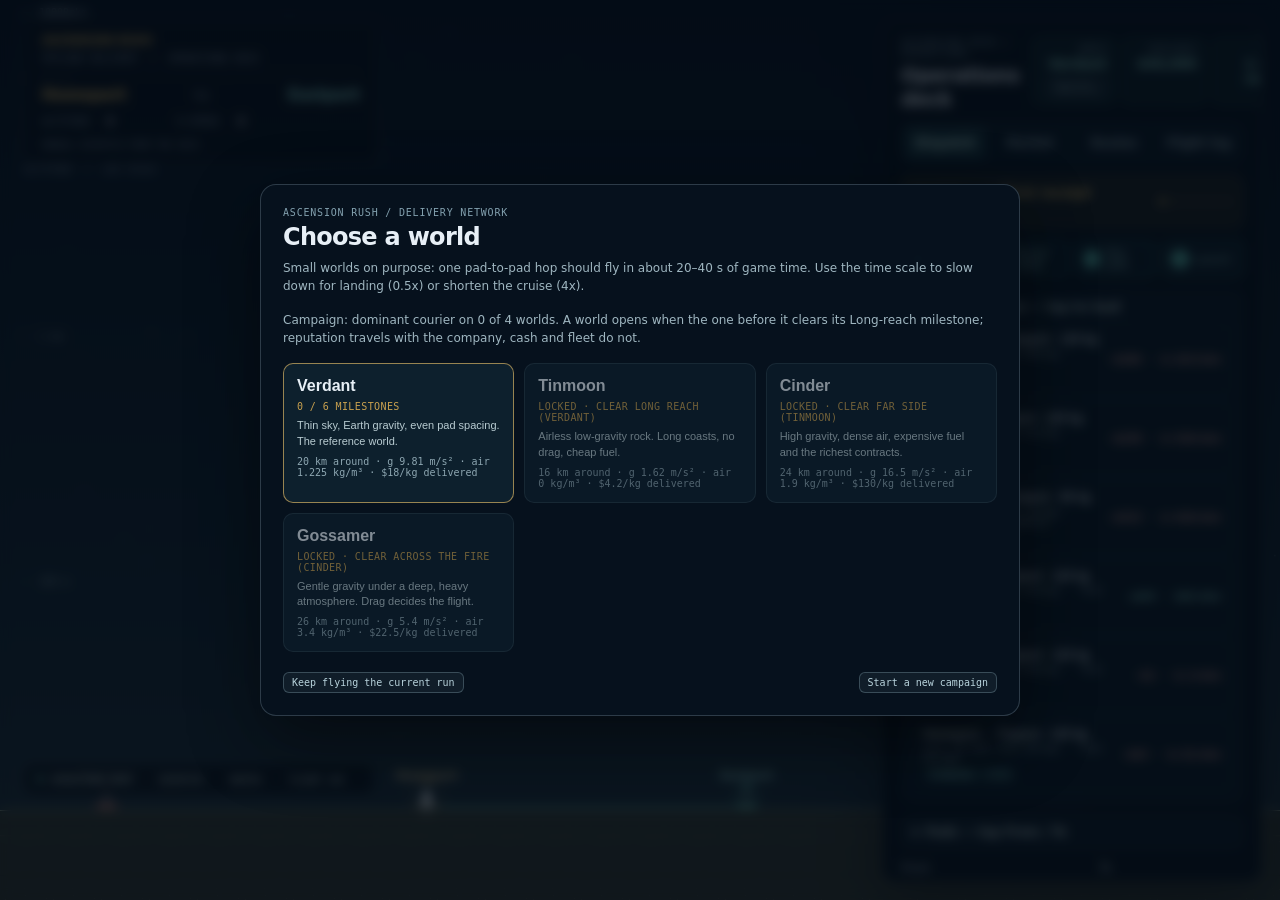
==== commit c79490cd: "" ====
--- a/index.html
+++ b/index.html
@@ -16,6 +16,7 @@
 
   <div id="flight-strip" class="flight-strip" hidden>
     <span id="flight-strip-text"></span>
+    <button id="flight-strip-pilot" class="ghost-button" type="button">Take over (A)</button>
     <button id="flight-strip-deck" class="ghost-button" type="button">Open deck</button>
   </div>
 
@@ -84,6 +85,23 @@
         <button id="dispatch-contract-clear" class="ghost-button" type="button">Clear contract</button>
       </section>
 
+      <ol id="dispatch-steps" class="dispatch-steps" aria-label="Launch steps">
+        <li id="dispatch-step-pads"><b>1</b><span>Pick pads</span></li>
+        <li id="dispatch-step-rocket"><b>2</b><span>Rocket ready</span></li>
+        <li id="dispatch-step-mode"><b>3</b><span>Pick pilot</span></li>
+        <li id="dispatch-step-launch"><b>4</b><span>Launch</span></li>
+      </ol>
+
+      <details class="deck-details" open>
+        <summary>Best deliveries — tap to load</summary>
+        <div id="dispatch-opportunities" class="opportunity-list"></div>
+      </details>
+
+      <details class="deck-details">
+        <summary>Pads — tap From / To</summary>
+        <div id="dispatch-pads" class="pad-picker"></div>
+      </details>
+
       <div class="pad-row">
         <div class="builder-control">
           <label for="dispatch-from">From</label>
@@ -121,6 +139,10 @@
         <label for="dispatch-type">Rocket type</label>
         <select id="dispatch-type"></select>
       </div>
+      <details class="deck-details" open>
+        <summary>Compare types on this route</summary>
+        <div id="dispatch-compare" class="type-compare"></div>
+      </details>
       <div class="builder-control">
         <label for="dispatch-rocket">Rocket at this pad</label>
         <select id="dispatch-rocket"></select>
@@ -134,6 +156,13 @@
         <button id="dispatch-maintenance-buy" class="ghost-button" type="button">Add overhaul to this leg</button>
       </section>
 
+      <fieldset class="segmented" id="dispatch-pilot">
+        <legend>Pilot</legend>
+        <label><input id="dispatch-pilot-auto" type="radio" name="dispatch-pilot" checked> Autopilot flies</label>
+        <label><input id="dispatch-pilot-manual" type="radio" name="dispatch-pilot"> I fly (manual)</label>
+      </fieldset>
+      <p class="builder-hint" id="dispatch-pilot-hint">Autopilot flies the whole leg and charges 10% of the payout. Manual starts cold: Shift lights the engine, mouse aims, Space stages, A hands back.</p>
+
       <div class="builder-control builder-row autopilot-profile">
         <label for="dispatch-profile">Autopilot profile</label>
         <select id="dispatch-profile"></select>
@@ -141,13 +170,15 @@
       <p class="builder-hint" id="dispatch-profile-hint"></p>
 
       <section class="build-summary" id="dispatch-summary" aria-label="Dispatch summary"></section>
+      <div id="dispatch-capacity" class="capacity-bar" aria-label="Payload against bay and demand"></div>
       <p id="dispatch-blocked" class="builder-warning" aria-live="polite" hidden></p>
       <button id="dispatch-send" class="launch-button" type="button">Send on autopilot</button>
+      <button id="dispatch-send-manual" class="ghost-button wide" type="button">Fly it yourself — manual launch</button>
       <div class="deck-actions">
         <button id="dispatch-save-route" class="ghost-button" type="button">Save as route…</button>
         <button id="dispatch-workshop" class="ghost-button" type="button">Rocket workshop…</button>
       </div>
-      <p class="builder-help">Mouse aims · Shift/Ctrl throttle · Space stages · A autopilot · [ ] time scale</p>
+      <p class="builder-help">Manual: mouse aims · Shift throttle up · Ctrl throttle down · Space stages · A autopilot · [ ] time scale</p>
     </section>
 
     <section id="view-market" class="deck-view" role="tabpanel" aria-labelledby="tab-market" tabindex="0" hidden>
@@ -165,6 +196,10 @@
       </section>
       <p class="builder-hint">Prices drift with every finished leg. A contract pays its posted rate per kg
         wherever it is flown; a standing service sells at the destination's current price.</p>
+      <details class="deck-details" open>
+        <summary>Best trades now — tap to load</summary>
+        <div id="market-opportunities" class="opportunity-list"></div>
+      </details>
       <div id="market-list" class="card-list"></div>
     </section>
 
@@ -262,6 +297,12 @@
         <p id="workshop-structure-detail" class="builder-hint"></p>
       </section>
 
+      <figure class="workshop-plot">
+        <figcaption>Delta-v vs payload — dot is the design payload, line is the bay limit</figcaption>
+        <canvas id="workshop-plot" width="640" height="360" aria-label="Delta-v versus payload plot"></canvas>
+        <p id="workshop-plot-caption" class="builder-hint"></p>
+      </figure>
+
       <p id="workshop-fleet" class="builder-hint"></p>
       <p id="workshop-warning" class="builder-warning" aria-live="polite"></p>
       <button id="workshop-save" class="launch-button" type="button">
@@ -330,6 +371,7 @@
       <label class="builder-toggle"><input id="route-enabled" type="checkbox"> Enabled — the scheduler may offer this route</label>
       <label class="builder-toggle"><input id="route-auto-launch" type="checkbox"> Auto-launch when ready, after one delivered leg</label>
 
+      <p id="route-profit" class="builder-hint" aria-live="polite"></p>
       <p id="route-warning" class="builder-warning" aria-live="polite"></p>
       <button id="route-review-save" class="launch-button" type="button">Save route</button>
     </section>
@@ -382,6 +424,7 @@
 <script src="js/physics.js"></script>
 <script src="js/trajectory.js"></script>
 <script src="js/autopilot.js"></script>
+<script src="js/planner.js"></script>
 <script src="js/operations.js"></script>
 <script src="js/competitor.js"></script>
 <script src="js/campaign.js"></script>
--- a/css/style.css
+++ b/css/style.css
@@ -1195,6 +1195,246 @@
 	white-space: nowrap;
 }
 
+.dispatch-steps {
+	display: grid;
+	grid-template-columns: repeat(4, 1fr);
+	gap: 6px;
+	margin: 0 0 12px;
+	padding: 0;
+	list-style: none;
+}
+
+.dispatch-steps li {
+	display: flex;
+	align-items: center;
+	gap: 6px;
+	padding: 7px 8px;
+	border: 1px solid rgba(150, 180, 194, 0.18);
+	border-radius: 8px;
+	background: rgba(18, 39, 53, 0.6);
+	color: #9db3bd;
+	font-size: 10px;
+}
+
+.dispatch-steps li b {
+	display: grid;
+	place-items: center;
+	width: 18px;
+	height: 18px;
+	border-radius: 50%;
+	background: rgba(150, 180, 194, 0.16);
+	color: #c8ddd9;
+	font: 10px ui-monospace, SFMono-Regular, Menlo, monospace;
+}
+
+.dispatch-steps li.done {
+	border-color: rgba(100, 213, 194, 0.5);
+	color: #a9eee2;
+}
+
+.dispatch-steps li.done b {
+	background: #64d5c2;
+	color: #071322;
+}
+
+.deck-details {
+	margin: 0 0 12px;
+	border: 1px solid rgba(150, 180, 194, 0.16);
+	border-radius: 9px;
+	background: rgba(18, 39, 53, 0.45);
+}
+
+.deck-details summary {
+	padding: 9px 11px;
+	color: #c8ddd9;
+	font-size: 12px;
+	font-weight: 600;
+	cursor: pointer;
+}
+
+.deck-details > div {
+	padding: 0 11px 11px;
+}
+
+.pad-picker {
+	display: grid;
+	grid-template-columns: 1fr 1fr;
+	gap: 8px;
+}
+
+.pad-card {
+	padding: 9px;
+	border: 1px solid rgba(150, 180, 194, 0.18);
+	border-radius: 9px;
+	background: #0b1b28;
+}
+
+.pad-card.is-from {
+	border-color: rgba(244, 199, 106, 0.6);
+}
+
+.pad-card.is-to {
+	border-color: rgba(100, 213, 194, 0.6);
+}
+
+.pad-card strong {
+	display: block;
+	font-size: 12px;
+}
+
+.pad-card small {
+	display: block;
+	margin-top: 3px;
+	color: #9db3bd;
+	font: 10px ui-monospace, SFMono-Regular, Menlo, monospace;
+	line-height: 1.5;
+}
+
+.pad-card .pad-actions {
+	display: flex;
+	gap: 6px;
+	margin-top: 7px;
+}
+
+.pad-card .pad-actions button {
+	flex: 1;
+}
+
+.opportunity-list,
+.type-compare {
+	display: flex;
+	flex-direction: column;
+	gap: 6px;
+}
+
+.opportunity-row,
+.compare-row {
+	display: flex;
+	align-items: center;
+	justify-content: space-between;
+	gap: 8px;
+	width: 100%;
+	padding: 8px 9px;
+	border: 1px solid rgba(150, 180, 194, 0.18);
+	border-radius: 8px;
+	background: #0b1b28;
+	color: #e7eff6;
+	text-align: left;
+	cursor: pointer;
+}
+
+.opportunity-row:hover,
+.compare-row:hover {
+	border-color: rgba(125, 224, 202, 0.55);
+}
+
+.compare-row.selected {
+	border-color: rgba(100, 213, 194, 0.7);
+	background: rgba(100, 213, 194, 0.08);
+}
+
+.opportunity-row .opp-main,
+.compare-row .opp-main {
+	min-width: 0;
+}
+
+.opportunity-row strong,
+.compare-row strong {
+	display: block;
+	font-size: 12px;
+}
+
+.opportunity-row small,
+.compare-row small {
+	display: block;
+	margin-top: 2px;
+	color: #9db3bd;
+	font: 10px ui-monospace, SFMono-Regular, Menlo, monospace;
+}
+
+.opportunity-row .opp-profit,
+.compare-row .opp-profit {
+	text-align: right;
+	font: 600 11px ui-monospace, SFMono-Regular, Menlo, monospace;
+	white-space: nowrap;
+}
+
+.opp-profit.positive {
+	color: #91e3d3;
+}
+
+.opp-profit.negative {
+	color: #f1a89d;
+}
+
+.fit-badge {
+	display: inline-block;
+	margin-top: 3px;
+	padding: 2px 6px;
+	border-radius: 999px;
+	background: rgba(100, 213, 194, 0.14);
+	color: #a9eee2;
+	font: 9px ui-monospace, SFMono-Regular, Menlo, monospace;
+}
+
+.fit-badge.blocked {
+	background: rgba(242, 139, 130, 0.16);
+	color: #f1a89d;
+}
+
+.capacity-bar {
+	margin: 8px 0 4px;
+}
+
+.capacity-bar .capacity-track {
+	position: relative;
+	height: 10px;
+	border-radius: 999px;
+	background: rgba(173, 197, 207, 0.14);
+	overflow: hidden;
+}
+
+.capacity-bar .capacity-fill {
+	position: absolute;
+	inset: 0 auto 0 0;
+	background: #64d5c2;
+}
+
+.capacity-bar .capacity-demand {
+	position: absolute;
+	top: -2px;
+	bottom: -2px;
+	width: 2px;
+	background: #f4c76a;
+}
+
+.capacity-bar small {
+	display: block;
+	margin-top: 4px;
+	color: #9db3bd;
+	font: 10px ui-monospace, SFMono-Regular, Menlo, monospace;
+}
+
+.workshop-plot {
+	margin: 12px 0 4px;
+}
+
+.workshop-plot figcaption {
+	margin-bottom: 6px;
+	color: #c8ddd9;
+	font-size: 12px;
+	font-weight: 600;
+}
+
+.workshop-plot canvas {
+	display: block;
+	width: 100%;
+	height: auto;
+	border: 1px solid rgba(150, 180, 194, 0.18);
+	border-radius: 9px;
+	background: #0b1b28;
+}
+
 @media (prefers-reduced-motion: reduce) {
 	* {
 		transition: none !important;
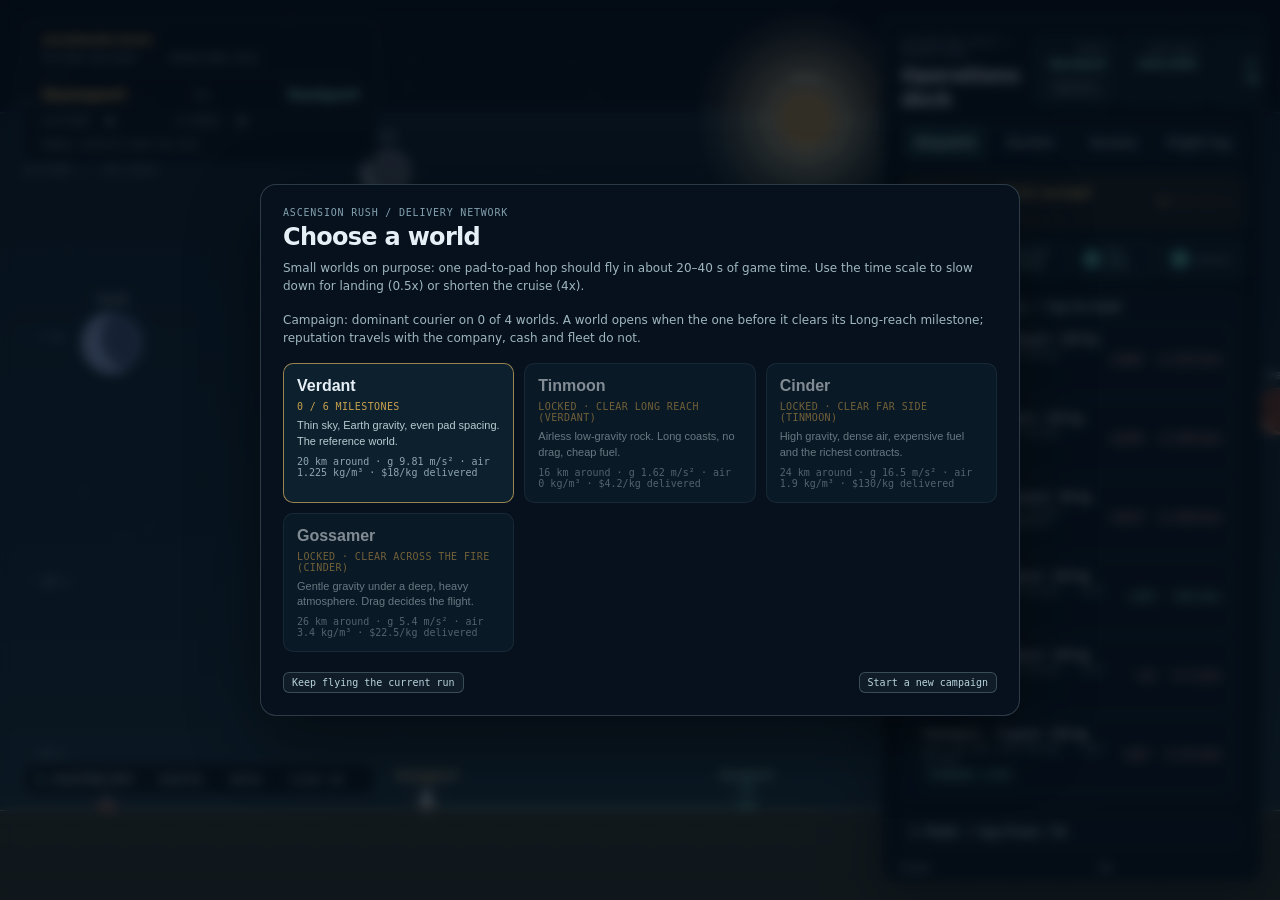
==== commit 668a26e7: "" ====
--- a/index.html
+++ b/index.html
@@ -423,6 +423,8 @@
 <script src="js/aerodynamics.js"></script>
 <script src="js/physics.js"></script>
 <script src="js/trajectory.js"></script>
+<script src="js/sky.js"></script>
+<script src="js/flight-path.js"></script>
 <script src="js/autopilot.js"></script>
 <script src="js/planner.js"></script>
 <script src="js/operations.js"></script>
--- a/css/style.css
+++ b/css/style.css
@@ -1108,6 +1108,19 @@
 	display: none;
 }
 
+/* The handoff button is the control the strip exists for: amber like the
+   manual HUD state, so it reads as the pilot toggle it is. */
+#flight-strip-pilot {
+	margin-top: 0;
+	border-color: rgba(244, 199, 106, 0.55);
+	color: #f4c76a;
+}
+
+#flight-strip-pilot:hover {
+	border-color: rgba(244, 199, 106, 0.9);
+	color: #ffe1a1;
+}
+
 .dialog[hidden] {
 	display: none;
 }
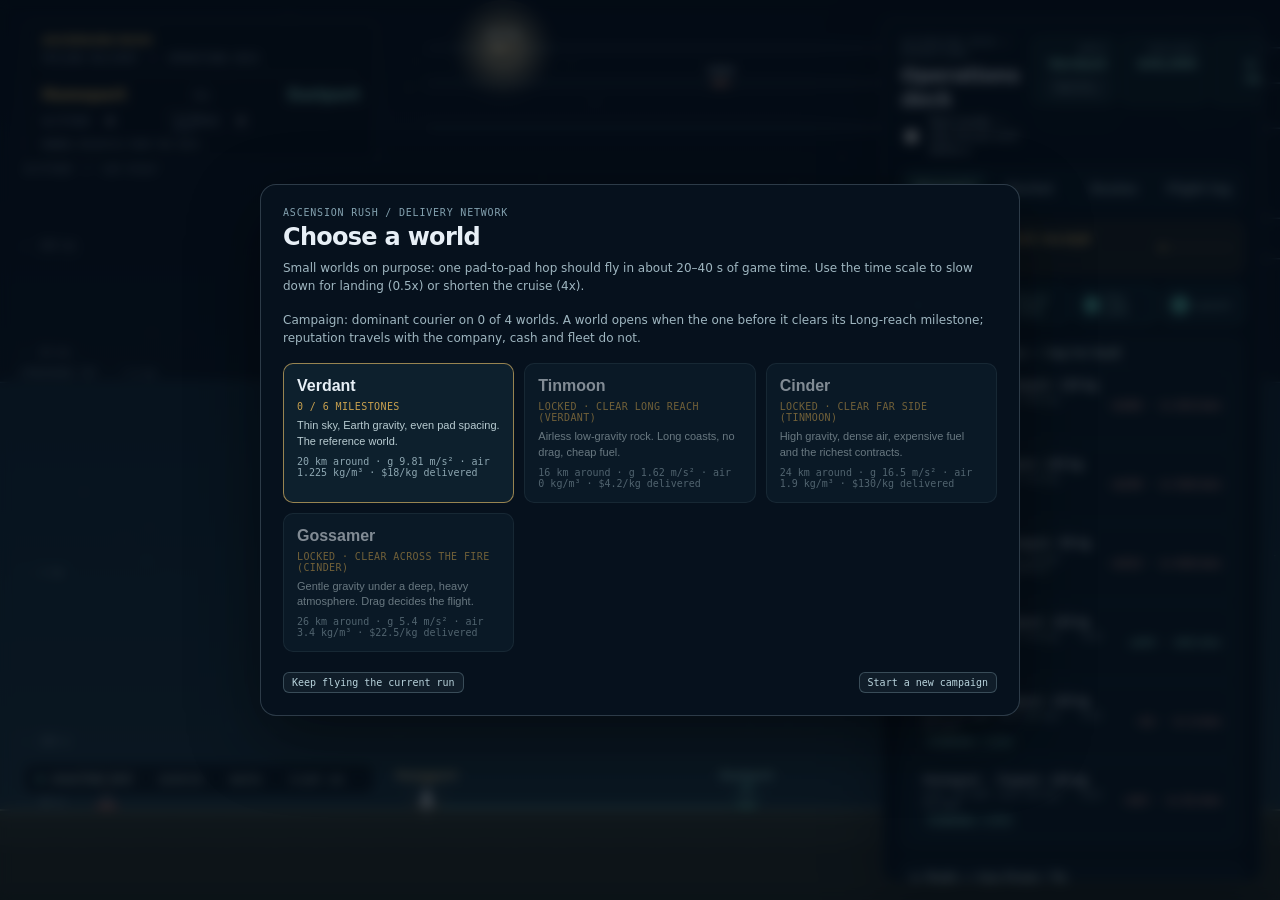
==== commit 8ab074a0: "" ====
--- a/index.html
+++ b/index.html
@@ -25,6 +25,7 @@
       <div>
         <p class="eyebrow">ASCENSION RUSH / OPERATIONS</p>
         <h1>Operations deck</h1>
+        <label class="builder-toggle" id="deck-test-toggle"><input id="deck-test-mode" type="checkbox"> <span id="deck-test-label">Test mode</span></label>
       </div>
       <div class="deck-stats">
         <div>
--- a/css/style.css
+++ b/css/style.css
@@ -363,6 +363,16 @@
 	accent-color: #64d5c2;
 }
 
+/* Test mode rates a build far past its catalog numbers, so the switch says so
+   in a different colour while it is on. */
+.builder-toggle.test-mode-on {
+	color: #ffd479;
+}
+
+.builder-toggle.test-mode-on input {
+	accent-color: #ffd479;
+}
+
 .autopilot-profile {
 	margin: 8px 0 0;
 }
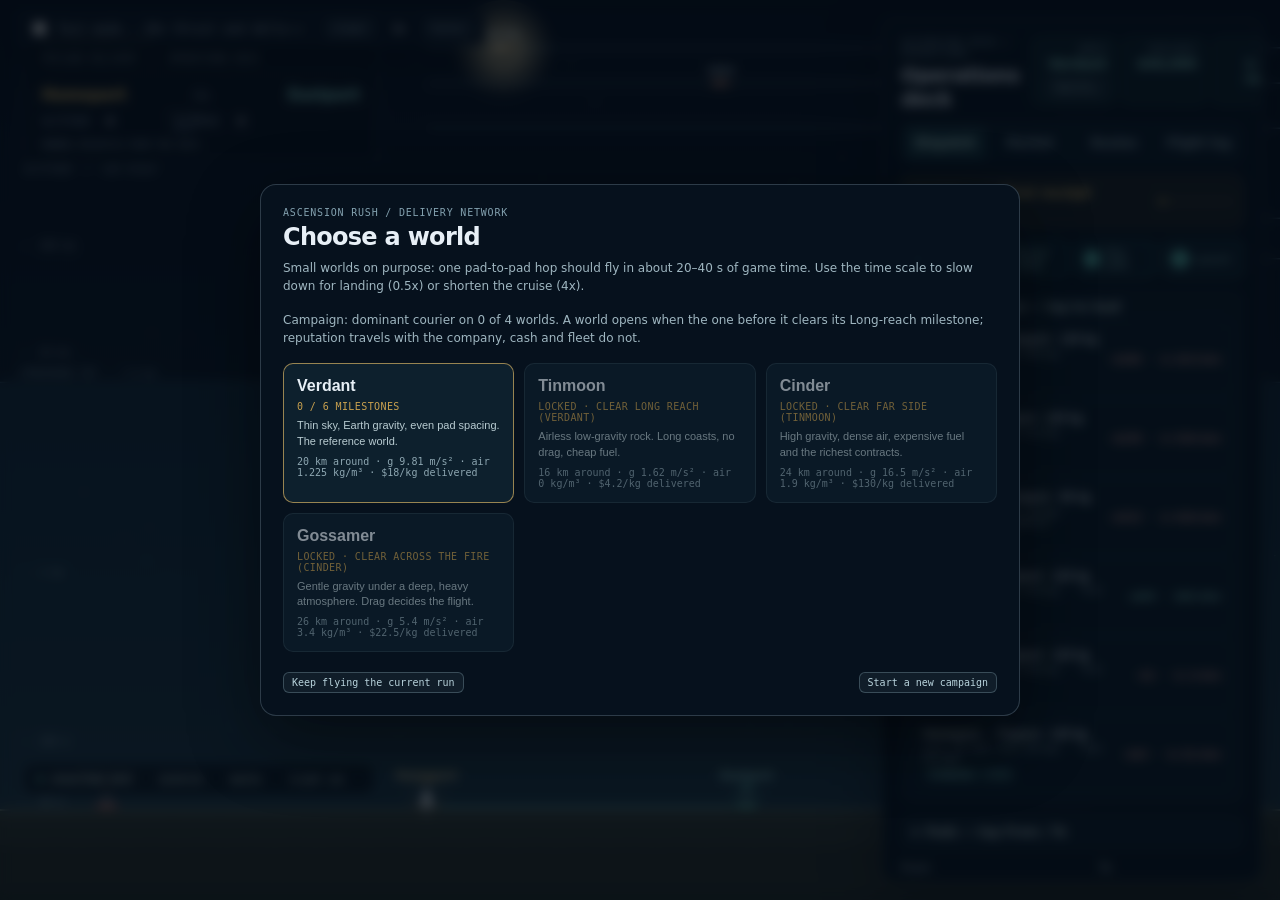
==== commit 5c20f359: "" ====
--- a/index.html
+++ b/index.html
@@ -14,6 +14,15 @@
     Ascension Rush needs a browser with HTML canvas support.
   </canvas>
 
+  <header id="top-bar" class="top-bar" aria-label="Simulation controls">
+    <label class="builder-toggle" id="deck-test-toggle"><input id="deck-test-mode" type="checkbox"> <span id="deck-test-label">Test mode</span></label>
+    <div class="time-control" aria-label="Time scale">
+      <button id="time-slower" class="ghost-button" type="button" title="Slower ([)">slower</button>
+      <span id="time-scale-value" class="time-scale-value">1x</span>
+      <button id="time-faster" class="ghost-button" type="button" title="Faster (])">faster</button>
+    </div>
+  </header>
+
   <div id="flight-strip" class="flight-strip" hidden>
     <span id="flight-strip-text"></span>
     <button id="flight-strip-pilot" class="ghost-button" type="button">Take over (A)</button>
@@ -25,7 +34,6 @@
       <div>
         <p class="eyebrow">ASCENSION RUSH / OPERATIONS</p>
         <h1>Operations deck</h1>
-        <label class="builder-toggle" id="deck-test-toggle"><input id="deck-test-mode" type="checkbox"> <span id="deck-test-label">Test mode</span></label>
       </div>
       <div class="deck-stats">
         <div>
--- a/css/style.css
+++ b/css/style.css
@@ -1097,6 +1097,48 @@
 	border-color: rgba(242, 139, 130, 0.32);
 }
 
+.top-bar {
+	position: fixed;
+	z-index: 4;
+	top: 12px;
+	left: 18px;
+	display: flex;
+	align-items: center;
+	flex-wrap: wrap;
+	gap: 10px;
+	padding: 6px 10px;
+	border: 1px solid rgba(139, 179, 209, 0.24);
+	border-radius: 6px;
+	background: rgba(7, 17, 30, 0.9);
+	box-shadow: 0 12px 30px rgba(0, 0, 0, 0.4);
+	font: 11px ui-monospace, SFMono-Regular, Menlo, monospace;
+}
+
+.top-bar .builder-toggle {
+	margin: 0;
+}
+
+.time-control {
+	display: flex;
+	align-items: center;
+	gap: 6px;
+	padding-left: 10px;
+	border-left: 1px solid rgba(139, 179, 209, 0.22);
+}
+
+.time-control .ghost-button {
+	margin-top: 0;
+	padding: 3px 7px;
+	font-size: 10px;
+}
+
+.time-scale-value {
+	min-width: 34px;
+	text-align: center;
+	color: #e7eff6;
+	font-weight: 600;
+}
+
 .flight-strip {
 	position: fixed;
 	z-index: 3;
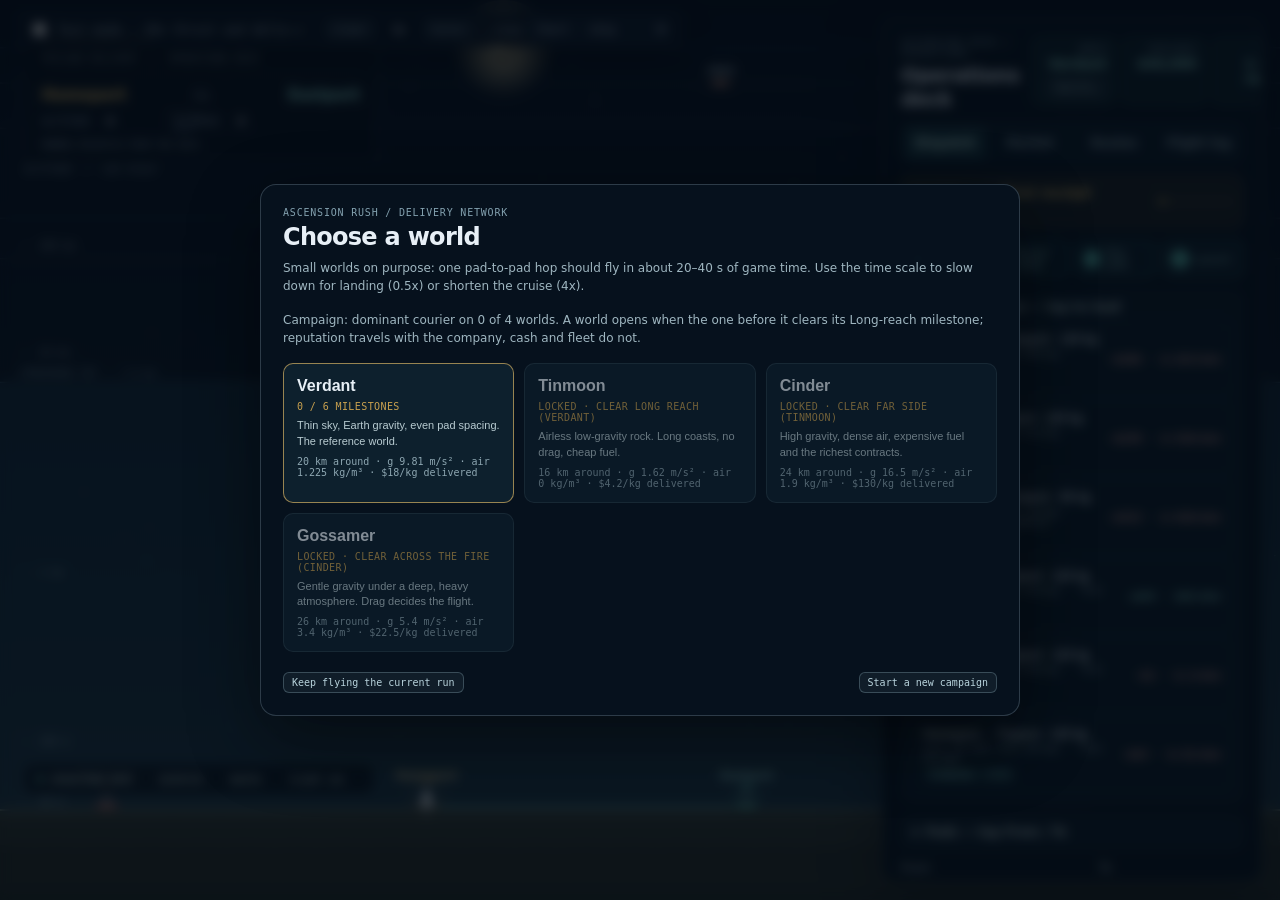
==== commit d3d3e768: "View scale control: real scale, real log, chart from ship, chart from body Co-authored-by: arena-age" ====
--- a/index.html
+++ b/index.html
@@ -21,6 +21,9 @@
       <span id="time-scale-value" class="time-scale-value">1x</span>
       <button id="time-faster" class="ghost-button" type="button" title="Faster (])">faster</button>
     </div>
+    <label class="view-control" title="View scale (V)">view
+      <select id="view-mode"></select>
+    </label>
   </header>
 
   <div id="flight-strip" class="flight-strip" hidden>
@@ -187,7 +190,7 @@
         <button id="dispatch-save-route" class="ghost-button" type="button">Save as route…</button>
         <button id="dispatch-workshop" class="ghost-button" type="button">Rocket workshop…</button>
       </div>
-      <p class="builder-help">Manual: mouse aims · Shift throttle up · Ctrl throttle down · Space stages · A autopilot · [ ] time scale</p>
+      <p class="builder-help">Manual: mouse aims · Shift throttle up · Ctrl throttle down · Space stages · A autopilot · [ ] time scale · V view scale</p>
     </section>
 
     <section id="view-market" class="deck-view" role="tabpanel" aria-labelledby="tab-market" tabindex="0" hidden>
--- a/css/style.css
+++ b/css/style.css
@@ -1132,6 +1132,24 @@
 	font-size: 10px;
 }
 
+.view-control {
+	display: flex;
+	align-items: center;
+	gap: 6px;
+	padding-left: 10px;
+	border-left: 1px solid rgba(139, 179, 209, 0.22);
+	color: #9fb4c4;
+}
+
+.view-control select {
+	padding: 2px 4px;
+	border: 1px solid rgba(139, 179, 209, 0.3);
+	border-radius: 4px;
+	background: #0b1828;
+	color: #e7eff6;
+	font: inherit;
+}
+
 .time-scale-value {
 	min-width: 34px;
 	text-align: center;
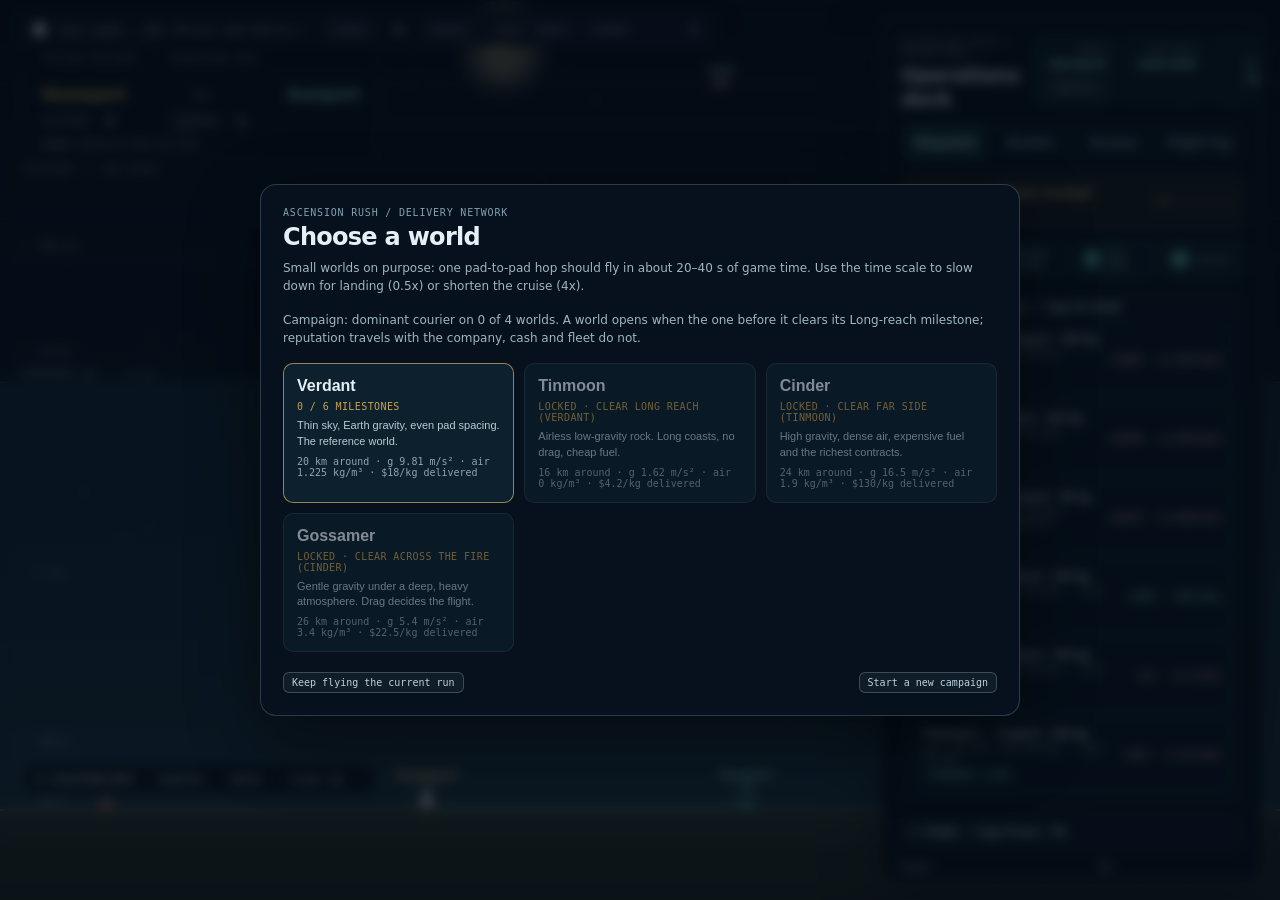
==== commit c60d3cc8: "" ====
--- a/index.html
+++ b/index.html
@@ -21,7 +21,7 @@
       <span id="time-scale-value" class="time-scale-value">1x</span>
       <button id="time-faster" class="ghost-button" type="button" title="Faster (])">faster</button>
     </div>
-    <label class="view-control" title="View scale (V)">view
+    <label class="view-control" title="Projection and camera frame (V)">view
       <select id="view-mode"></select>
     </label>
   </header>
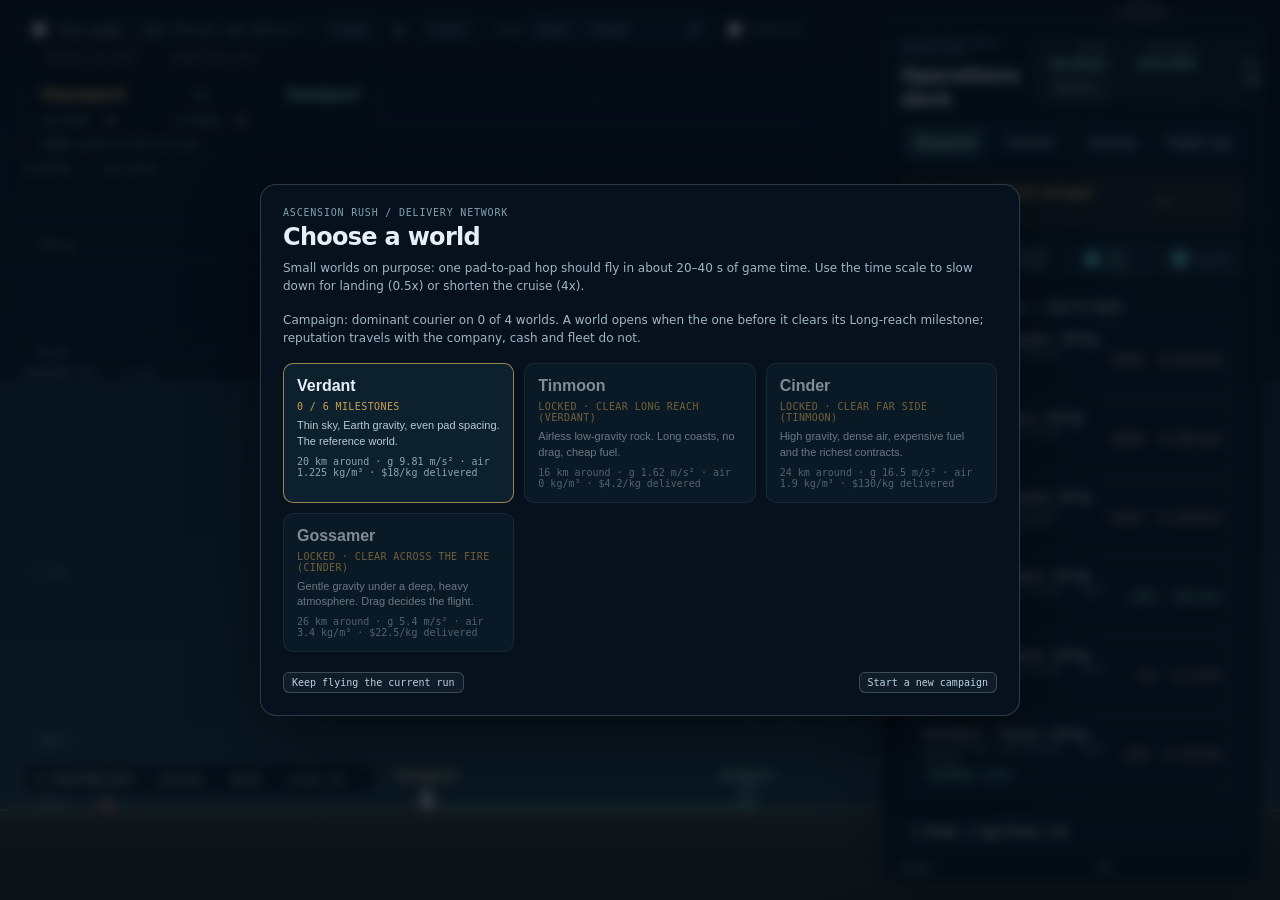
==== commit d23f3746: "Anchor the direction-lock views on the object they follow The prograde and nose locks kept the plane" ====
--- a/index.html
+++ b/index.html
@@ -24,6 +24,7 @@
     <label class="view-control" title="Projection and camera frame (V)">view
       <select id="view-mode"></select>
     </label>
+    <label class="view-control" id="interior-toggle-label" title="Show rocket interior behind base line in lock views"><input id="interior-toggle" type="checkbox"> interior</label>
   </header>
 
   <div id="flight-strip" class="flight-strip" hidden>
